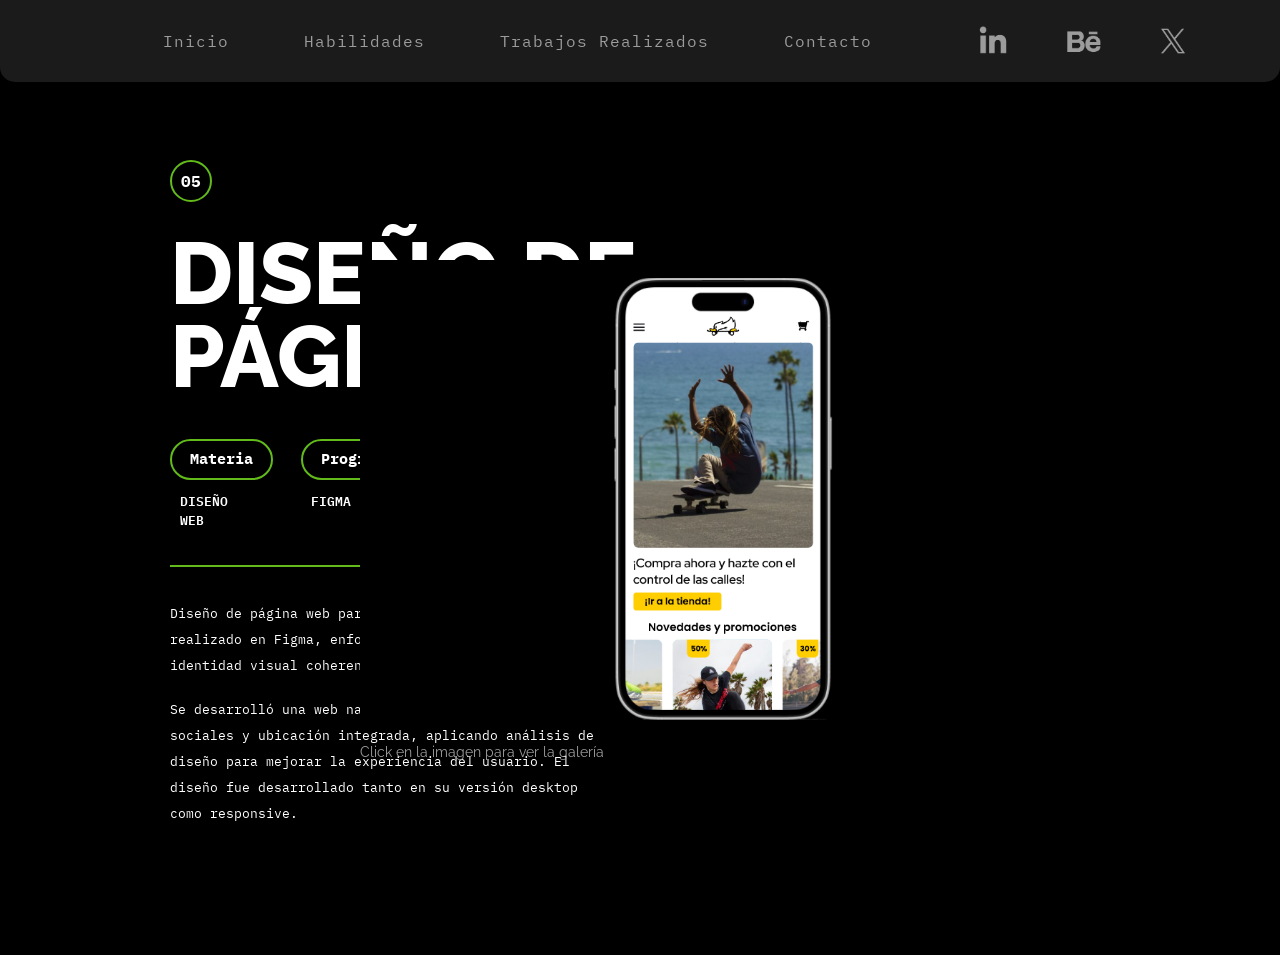
==== aplicacion.html @ c13f9216 "Add files via upload" ====
<!DOCTYPE html>
<html lang="en">

<head>
    <meta charset="UTF-8">
    <meta name="viewport" content="width=device-width, initial-scale=1.0">
    <title>Inicio portfolio</title>

    <link href="https://cdn.jsdelivr.net/npm/bootstrap@5.3.8/dist/css/bootstrap.min.css" rel="stylesheet"
        integrity="sha384-sRIl4kxILFvY47J16cr9ZwB07vP4J8+LH7qKQnuqkuIAvNWLzeN8tE5YBujZqJLB" crossorigin="anonymous">

    <link rel="preconnect" href="https://fonts.googleapis.com">
    <link rel="preconnect" href="https://fonts.gstatic.com" crossorigin>
    <link href="https://fonts.googleapis.com/css2?family=Raleway:ital,wght@0,800;1,800&display=swap" rel="stylesheet">
    <link rel="preconnect" href="https://fonts.googleapis.com">
    <link rel="preconnect" href="https://fonts.gstatic.com" crossorigin>
    <link href="https://fonts.googleapis.com/css2?family=IBM+Plex+Mono&display=swap" rel="stylesheet">


    <link rel="stylesheet" href="style.css">

</head>

<body class="trabajos">

    <!-- Barra de navegación Bootstrap -->

    <section class="presentación" id="inicio">

        <nav class="navbar navbar-expand-xl navbar-dark mi-nav-personalizada">
            <div class="container">

                <button class="navbar-toggler" type="button" data-bs-toggle="collapse" data-bs-target="#navbarNav">
                    <span class="navbar-toggler-icon"></span>
                </button>

                <div class="collapse navbar-collapse" id="navbarNav">
                    <ul class="navbar-nav mx-auto">
                        <li class="nav-item"><a class="nav-link" href="portfolio.html#inicio">Inicio</a></li>
                        <li class="nav-item"><a class="nav-link" href="portfolio.html#habilidades">Habilidades</a></li>
                        <li class="nav-item"><a class="nav-link" href="portfolio.html#trabajos">Trabajos realizados</a>
                        </li>
                        <li class="nav-item"><a class="nav-link" href="portfolio.html#contacto">Contacto</a></li>
                    </ul>

                    <div class="nav-social-icons d-flex">
                        <a href="https://www.linkedin.com/in/franco-fusco-sicardi-04a75636a/" target="_blank">
                            <img src="img/linkedin.png" alt="LinkedIn" class="icono-linkedin">
                        </a>
                        <a href="https://www.behance.net/francofuscos" target="_blank">
                            <img src="img/Behance.png" alt="Behance" class="icono-behance">
                        </a>
                        <a href="https://x.com/fraan_fusco" target="_blank">
                            <img src="img/Twitter.png" alt="Twitter" class="icono-twitter">
                        </a>
                    </div>
                </div>
            </div>
        </nav>

    </section>

    <!-- Inicio de página -->
    <main class="detalle-proyecto">
        <section class="contenido-proyecto">

            <span class="numero-proyectos">05</span>

            <h1 class="titulo-proyecto">
                DISEÑO DE
                <span>PÁGINA</span>
            </h1>

            <section class="datos-proyecto">
                <article class="dato">
                    <span class="etiqueta-dato">Materia</span>
                    <p class="texto-dato">
                        <span>DISEÑO</span>
                        <span>WEB</span>
                    </p>
                </article>

                <article class="dato">
                    <span class="etiqueta-dato">Programa</span>
                    <p class="texto-dato">
                        <span>FIGMA</span>
                    </p>
                </article>

                <article class="dato">
                    <span class="etiqueta-dato">Año</span>
                    <p class="texto-dato">
                        <span>2025</span>
                    </p>
                </article>
            </section>

            <span class="linea-detalle"></span>

            <section class="texto-proyecto">
                <p>
                    Diseño de página web para una tienda de skates realizado en Figma, enfocado en construir una
                    identidad visual coherente.
                </p>

                <p>
                    Se desarrolló una web navegable con acceso a redes sociales y ubicación integrada, aplicando
                    análisis de diseño para mejorar la experiencia del usuario. El diseño fue desarrollado tanto en su
                    versión desktop como responsive.
                </p>
            </section>

            <section class="vista-previa-proyecto">

                <button class="imagen-proyecto" type="button" data-bs-toggle="modal"
                    data-bs-target="#modalGaleriaSkate">
                    <img src="img/imagen-aplicación.png" alt="Proyecto Skate">
                </button>

                <p class="texto-galeria">
                    Click en la imagen para ver la galería
                </p>
            </section>

        </section>
    </main>

    <span class="linea-final"></span>

    <!-- Modal más carrusel -->

    <div class="modal fade" id="modalGaleriaSkate" tabindex="-1" aria-labelledby="modalGaleriaSkateLabel"
        aria-hidden="true">
        <div class="modal-dialog modal-xl modal-dialog-centered">
            <div class="modal-content">

                <div class="modal-body">
                    <div id="carouselSkate" class="carousel slide carousel-fade">

                        <div class="carousel-inner">
                            <div class="carousel-item active">
                                <img src="img/imagen-aplicación.png" class="d-block w-100" alt="Imagen Skate">
                            </div>
                        </div>
                    </div>
                </div>

            </div>
        </div>
    </div>

    <script src="https://cdn.jsdelivr.net/npm/bootstrap@5.3.8/dist/js/bootstrap.bundle.min.js"></script>

</body>

</html>
---- style.css ----
* {
    margin: 0;
    padding: 0;
    box-sizing: border-box;
}

/* CARÁTULA */

.caratula-portfolio {
    background-color: black;
}

.caratula {
    height: 100vh;
    display: flex;
    flex-direction: column;
    justify-content: center;
    align-items: center;
    padding: 20px;
}

.elementos {
    width: 100%;
    max-width: 1100px;
}

.marco {
    border: 2px dashed #62BA1B;
    padding: 100px 70px;
    position: relative;
    width: 100%;
}

.nombre {
    color: #62BA1B;
    margin-bottom: 20px;
    margin-left: 0;
    font-size: 20px;
    font-family: "IBM Plex Mono", monospace;
    font-weight: 400;
    font-style: normal;
}

.titulo {
    color: white;
    font-size: 165px;
    letter-spacing: 2px;
    line-height: 1;
    font-family: "Raleway", sans-serif;
    font-optical-sizing: auto;
    font-weight: 800;
    font-style: normal;
    text-align: left;
    width: 100%;
    word-wrap: break-word;
}

.año {
    color: #62BA1B;
    position: absolute;
    margin-bottom: 0;
    right: 90px;
    bottom: 35px;
    font-size: 20px;
    font-family: "IBM Plex Mono", monospace;
    font-weight: 400;
    font-style: normal;
}

/* Botones */

.btn.btn-outline-success {
    color: white;
    border-color: #62BA1B;
    font-family: "IBM Plex Mono", monospace;
    font-size: 14px;
    font-weight: 600;
    padding: 10px 24px;
    border-radius: 6px;
    margin-top: 50px;
    margin-left: 0px;
}

.btn.btn-primary {
    background-color: #62BA1B;
    border-color: #62BA1B;
    color: white;
    box-shadow: #62BA1B;
    font-family: "IBM Plex Mono", monospace;
    font-size: 15px;
    font-weight: 600;
    width: 100%;
    max-width: 420px;
    padding: 10px 24px;
    border-radius: 5px;
    display: block;
    margin: 50px auto 0;
}

.btn-primary-enviar {
    background-color: #62BA1B;
    border-color: #62BA1B;
    color: white;
    font-family: "Raleway", sans-serif;
}

/* Hover de botones */

.btn.btn-outline-success:hover {
    background-color: #62BA1B;
    color: black;
    border-color: #62BA1B;
}

.btn.btn-primary:hover {
    color: black;
    background-color: #4ea00b;
}

.btn-primary-enviar:hover {
    color: black;
    background-color: #4ea00b;
}


/* COMIENZO DE LA PÁGINA DE INICIO */

/* NAVBAR BOOTSTRAP */
.inicio {
    background-color: #E6E6E6;
    padding-top: 120px;
}

.mi-nav-personalizada {
    background-color: #1B1B1B !important;
    padding: 16px 0;
    display: flex;
    align-items: center;
    width: 100%;
    border-bottom-left-radius: 15px;
    border-bottom-right-radius: 15px;
    position: fixed;
    top: 0;
    left: 0;
    right: 0;
    z-index: 1000;
}

.mi-nav-personalizada .navbar-nav {
    margin-left: 5% !important;
}

.mi-nav-personalizada .nav-link {
    color: #9C9C9C !important;
    font-family: 'IBM Plex Mono', monospace;
    font-size: 16px;
    letter-spacing: 1px;
    padding: 0 25px !important;
    margin-inline: 0 25px;
    text-transform: capitalize;
}

.mi-nav-personalizada .nav-link:hover {
    color: #62BA1B !important;
}

.icono-linkedin {
    width: 50px;
    height: auto;
    margin-left: 20px;
}

.icono-behance {
    width: 50px;
    height: auto;
    margin-left: 40px;
}

.icono-twitter {
    width: 50px;
    height: auto;
    margin-left: 40px;
}

/* SOBRE MI */

.sobre-mi {
    min-height: calc(100vh - 100px);
    /* hace q reste altura del navbar que tengo */
    display: flex;
    align-items: center;
}

.contenido {
    width: 100%;
}

/* TEXTO SOBRE MI */


.titulo span {
    color: #62BA1B;
    display: block;
    font-family: "Raleway", sans-serif;
    font-weight: 800;
    font-size: 80px;
    line-height: 1.1;
}

.linea {
    display: block;
    width: 100%;
    max-width: 550px;
    height: 2px;
    background-color: #1B1B1B;
    margin: 20px 0 30px;
}

.descripción {
    font-family: "IBM Plex Mono", monospace;
    color: #1B1B1B;
    max-width: 400px;
    margin-bottom: 30px;
}

/* REDES SOCIALES */

.red {
    display: flex;
    align-items: center;
    margin-bottom: 15px;
}

.red img {
    width: 40px;
    margin-right: 15px;
}

.red span {
    font-family: "IBM Plex Mono", monospace;
    color: #1B1B1B;
}

/* FOTO */

.circulo {
    width: 500px;
    height: 500px;
    border: 4px solid #62BA1B;
    border-radius: 50%;
    display: flex;
    align-items: center;
    justify-content: center;
    margin-left: auto;
    margin-right: 0;
    overflow: hidden;
}

.foto {
    width: 100%;
    height: 100%;
    object-fit: cover;
}

/* HABILIDADES */

.habilidades {
    text-align: center;
    margin: 100px 0;
}

.linea-gruesa {
    display: block;
    width: 100%;
    height: 6px;
    background-color: #62BA1B;
}

.titulo-separatorios {
    font-family: "Raleway", sans-serif;
    font-weight: 800;
    font-size: clamp(40px, 8vw, 100px);
    margin: 40px 0 10px;
}

.linea-fina {
    display: block;
    width: 280px;
    height: 6px;
    background-color: #62BA1B;
    margin: 12px auto 40px;
}

/* PROGRAMAS */

.habilidades-programa {
    padding: 35px 0 70px;
}

.programas {
    display: grid;
    grid-template-columns: repeat(2, 1fr);
    gap: 55px 130px;
    max-width: 850px;
    margin-left: 90px;
    margin-bottom: 120px;
}

.programa {
    display: flex;
    align-items: center;
    gap: 22px;
}

.icono-programa {
    width: 86px;
    height: 86px;
    object-fit: contain;
}

.info-programa {
    display: flex;
    flex-direction: column;
}

.nombre-programa {
    font-family: "IBM Plex Mono", monospace;
    font-size: 22px;
    font-weight: 700;
    color: #1B1B1B;
    margin: 0 0 8px 0;
}

.nivel {
    display: flex;
    align-items: center;
    gap: 4px;
    margin-bottom: 12px;
}

.punto {
    width: 13px;
    height: 13px;
    border: 1.5px solid #62BA1B;
    border-radius: 50%;
    display: inline-block;
    background-color: transparent;
}

.punto-activo {
    width: 13px;
    height: 13px;
    border: 1.5px solid #62BA1B;
    border-radius: 50%;
    display: inline-block;
    background-color: #62BA1B;
}

.linea-programa {
    width: 62px;
    height: 2px;
    background-color: #62BA1B;
}

.habilidades-personales {
    max-width: 850px;
    margin-left: 90px;
    display: flex;
    flex-wrap: wrap;
    gap: 20px 24px;
}

.etiqueta-habilidad {
    border: 2px solid #62BA1B;
    border-radius: 999px;
    padding: 8px 18px;
    font-family: "IBM Plex Mono", monospace;
    font-size: 17px;
    font-weight: 700;
    font-style: italic;
    color: #1B1B1B;
    line-height: 1;
}

/* PROYECTOS */

.proyectos-galeria {
    padding: 55px 0 170px;
}

.galeria-proyectos {
    position: relative;
    width: 627px;
    height: 420px;
    margin: 0 auto;
    transform: scale(1.8);
    transform-origin: top center;
}

/* cajas grales */

.proyecto {
    position: absolute;
    display: block;
    overflow: hidden;
    background-color: #d9d9d9;
    text-decoration: none;
    box-shadow: 0 8px 18px rgba(0, 0, 0, 0.315);
    transition: transform 0.3s ease, box-shadow 0.3s ease;
}

/* imagenes */

.imagen-proyecto {
    width: 100%;
    height: 100%;
    object-fit: cover;
    display: block;
    transition: filter 0.3s ease;
}

.proyecto .card {
    width: 100%;
    height: 100%;
    border: none;
    border-radius: 0 !important;
    overflow: hidden;
    background-color: transparent !important;
}

.proyecto .card-img {
    width: 100%;
    height: 100%;
    object-fit: cover;
}

.proyecto .card-img-overlay {
    padding: 0;
    position: absolute;
}

.ver-proyecto {
    position: absolute;
    right: 6px;
    bottom: 6px;
    background-color: #62BA1B;
    color: white;
    font-family: "IBM Plex Mono", monospace;
    font-size: 8px;
    font-weight: 600;
    padding: 3px 6px;
    border-radius: 3px;
}

.proyecto:hover .ver-proyecto {
    opacity: 1;
    transform: translateY(0);
}

.proyecto:hover .imagen-proyecto {
    filter: brightness(0.75);
}

/* númeritos verdes */

.numero-proyecto {
    position: absolute;
    top: 8px;
    left: 8px;
    width: 18px;
    height: 18px;
    background-color: #62BA1B;
    color: white;
    border-radius: 50%;
    font-family: "Raleway", sans-serif;
    font-size: 11px;
    font-weight: 800;
    display: flex;
    align-items: center;
    justify-content: center;
    z-index: 2;
}

/* posiciones de las imagenes */

.proyecto-up {
    top: 0;
    left: 0;
    width: 188px;
    height: 122px;
}

.proyecto-bosterosoy {
    top: 134px;
    left: 0;
    width: 188px;
    height: 122px;
}

.proyecto-película {
    top: 67px;
    left: 200px;
    width: 123px;
    height: 189px;
}

.proyecto-trueno {
    top: 0;
    left: 335px;
    width: 292px;
    height: 122px;
}

.proyecto-aplicación {
    top: 134px;
    left: 335px;
    width: 140px;
    height: 189px;
}

.proyecto-burbuja {
    top: 134px;
    left: 487px;
    width: 140px;
    height: 122px;
}

/* SEPARACIÓN CONTACTO */

.separacion-contacto {
    height: 140px;
    background-color: #E6E6E6;
}

/* Contacto */

.contacto {
    background-color: black;
    padding: 90px 0 120px;
}

.container-contacto {
    max-width: 650px;
    margin: 0 auto;
    text-align: center;
    padding: 0 20px;
}

.titulo-contacto {
    display: inline-block;
    border: 2px solid #62BA1B;
    border-radius: 999px;
    padding: 16px 36px;
    margin-bottom: 70px;
    color: #62BA1B;
    font-family: "Raleway", sans-serif;
    font-weight: 800;
    font-size: 22px;
}

/* Formulario contacto */

.formulario-contacto {
    display: flex;
    flex-direction: column;
    gap: 35px;
    align-items: center;
}

.campo {
    width: 100%;
    background-color: #E6E6E6;
    border: 1px solid transparent !important;
    border-radius: 0;
    font-family: "Raleway", sans-serif;
    font-size: 14px;
    font-weight: 800;
    color: #1B1B1B;
    padding: 10px 14px;
}

.mensaje {
    height: 150px;
    resize: none;
}

.form-control:focus {
    border-color: transparent !important;
    box-shadow: 0 0 12px rgba(115, 255, 0, 0.89);
    background-color: #E6E6E6;
    color: #1B1B1B;
    outline: none;
}

.modal-content{
    border-radius: 20px;

}

/* Segundo Modal mensaje enviado éxito - contacto */

.titulo-exito{
    font-family: "Raleway", sans-serif;
    font-weight: 800; 
    font-size: 26px;
    margin-bottom: 10px;
}

.texto-exito{
    font-family: "IBM Plex Mono", monospace;
    font-weight: 700; 
    font-size: 14px;
    margin-bottom: 25px;
}

/* Botón cerrar segundo modal - contacto */

.btn-exito{
    background-color: #62BA1B;
    color: white;
    border: none;
    padding: 8px 20px;
    font-family: "Raleway", sans-serif;
    font-weight: 700;
    border-radius: 6px;
    transition: 0.3s;
}

.btn-exito:hover{
    background-color: #4ea014; 
}

#exitoModal .modal-body{
    padding: 35px 40px !important;
}
/* Página habitación UP */

.trabajos {
    background-color: black;
}

.detalle-proyecto {
    position: relative;
    padding-top: 160px;
    padding-bottom: 110px;
    min-height: 100vh;
}

.contenido-proyecto {
    width: 100%;
    max-width: 820px;
    margin-left: 170px;
}

.numero-proyectos {
    width: 42px;
    height: 42px;
    border: 2px solid #62BA1B;
    border-radius: 50%;
    color: white;
    font-family: "IBM Plex Mono", monospace;
    font-size: 16px;
    font-weight: 700;
    display: flex;
    align-items: center;
    justify-content: center;
    margin-bottom: 30px;
}

.titulo-proyecto {
    color: white;
    font-family: "Raleway", sans-serif;
    font-size: 88px;
    font-weight: 800;
    line-height: 0.94;
    margin-bottom: 42px;
}

.titulo-proyecto span {
    display: block;

}

.datos-proyecto {
    display: flex;
    gap: 28px;
    margin-bottom: 34px;
}

.dato {
    min-width: 95px;
}

.etiqueta-dato {
    display: inline-block;
    padding: 7px 18px;
    border: 2px solid #62BA1B;
    border-radius: 999px;
    color: white;
    font-family: "IBM Plex Mono", monospace;
    font-size: 15px;
    font-weight: 700;
    margin-bottom: 12px;
}

.texto-dato {
    color: white;
    font-family: "IBM Plex Mono", monospace;
    font-size: 13px;
    font-weight: 600;
    line-height: 1.5;
    margin: 0;
    padding-left: 10px;
}

.texto-dato span {
    display: block;
}

.linea-detalle {
    display: block;
    width: 100%;
    max-width: 430px;
    height: 2px;
    background-color: #62BA1B;
    margin: 34px 0 34px;
}

.texto-proyecto p {
    color: white;
    font-family: "IBM Plex Mono", monospace;
    font-size: 13px;
    line-height: 2;
    margin-bottom: 18px;
    max-width: 430px;
}

/* Imagen vista previa Up */

.vista-previa-proyecto {
    position: absolute;
    top: 260px;
    right: 200px;
    width: 100%;
    max-width: 720px;
}

.imagen-proyecto {
    background-color: black;
    border: none;
    padding: 0;
    cursor: pointer;
}

.imagen-proyecto img {
    width: 100%;
    max-width: 920px;
    border-radius: 28px;
    display: block;
    background-color: black;
}

/* Imagen se agranda */

.imagen-proyecto:hover img {
    transform: scale(1.02);
    filter: brightness(0.85);
}

/* texto debajo de imagen */

.texto-galeria {
    margin-top: 14px;
    font-family: "Raleway", sans-serif;
    font-size: 14px;
    color: #9C9C9C;
}

/* modal fondo oscuro */

.modal-backdrop.show {
    opacity: 0.9;
    background-color: black;
}

.modal-header {
    border: none;
    padding-bottom: 0;
}

.modal-title {
    color: rgb(0, 0, 0);
    font-family: "Raleway" sans-serif;
    font-weight: 700;
}

.btn-close {
    filter: invert(1);
}

/* body del modal */

.modal-body {
    padding: 0;
}

/* imagenes del carrusel más grande */

.carousel-item img {
    width: 100%;
    height: 80vh;
    object-fit: cover;
}

/* ///RESPONSIVE/// */

/* CARÁTULA */

@media (width < 1000px) {

    /* Tablets / pantallas medianas */
    .elementos {
        max-width: 850px;
    }

    .marco {
        padding: 80px 50px;
    }

    .titulo {
        font-size: 110px;
    }

    .nombre {
        font-size: 18px;
    }

    .año {
        right: 60px;
        bottom: 30px;
        font-size: 18px;
    }
}

@media (width < 768px) {

    /* Tablets chicas */
    .caratula {
        padding: 25px;
    }

    .marco {
        padding: 60px 30px;
    }

    .titulo {
        font-size: 70px;
        letter-spacing: 1px;
    }

    .nombre {
        font-size: 15px;
        margin-bottom: 15px;
    }

    .año {
        right: 35px;
        bottom: 22px;
        font-size: 15px;
    }

    .btn.btn-outline-success {
        font-size: 13px;
        padding: 9px 20px;
        margin-top: 35px;
    }
}

@media (width < 480px) {

    /* Celulares */
    .marco {
        padding: 48px 12px;
    }

    .titulo {
        font-size: 48px;
        letter-spacing: 4;
    }

    .nombre {
        font-size: 13px;
    }

    .año {
        right: 25px;
        bottom: 18px;
        font-size: 13px;
    }

    .btn.btn-outline-success {
        font-size: 12px;
        padding: 8px 18px;
        margin-top: 28px;
    }
}

/* RESPONSIVE SOBRE MI */

@media (width < 1000px) {
    .inicio {
        padding-top: 100px;
    }

    .sobre-mi {
        min-height: auto;
        padding: 80px 0;
    }

    .titulo span {
        font-size: 65px;
    }

    .linea {
        max-width: 450px;
    }

    .descripción {
        max-width: 450px;
    }

    .circulo {
        width: 400px;
        height: 400px;
        margin-left: auto;
        margin-right: auto;
    }
}

@media (width < 768px) {
    .inicio {
        padding-top: 90px;
    }

    .sobre-mi {
        padding: 60px 0;
        text-align: left;
    }

    .bloque-texto {
        margin-bottom: 50px;
    }

    .titulo span {
        font-size: 48px;
    }

    .linea {
        max-width: 100%;
        margin: 18px 0 25px;
    }

    .descripción {
        max-width: 100%;
        font-size: 14px;
    }

    .red img {
        width: 34px;
    }

    .red span {
        font-size: 14px;
    }

    .circulo {
        width: 300px;
        height: 300px;
        margin-left: auto;
        margin-right: auto;
    }
}

@media (width < 480px) {
    .sobre-mi {
        padding: 45px 0;
    }

    .titulo span {
        font-size: 38px;
    }

    .descripción {
        font-size: 12px;
        line-height: 1.7;
    }

    .circulo {
        width: 240px;
        height: 240px;
    }
}

/* RESPONSIVE NAVBAR  */

@media (width < 1200px) {
    .mi-nav-personalizada {
        padding: 12px 0;
    }

    .mi-nav-personalizada .navbar-collapse {
        text-align: center;
        padding: 25px 0 20px;
    }

    .mi-nav-personalizada .navbar-nav {
        margin-left: 0 !important;
        align-items: center;
    }

    .mi-nav-personalizada .nav-link {
        font-size: 17px;
        padding: 8px 0 !important;
        margin-inline: 0;
    }

    .nav-social-icons {
        justify-content: center;
        margin-top: 20px;
        gap: 35px;
    }

    .icono-linkedin,
    .icono-behance,
    .icono-twitter {
        width: 38px;
        margin-left: 0;
    }

    .sobre-mi {
        padding-top: 100x;
    }
}

/* RESPONSIVE HABILIDADES */

@media (width < 1000px) {
    .habilidades {
        margin: 80px 0;
    }

    .titulo-separatorios {
        font-size: 75px;
    }

    .programas {
        max-width: 700px;
        margin: 0 auto 90px;
        gap: 45px 90px;
    }

    .icono-programa {
        width: 72px;
        height: 72px;
    }

    .nombre-programa {
        font-size: 18px;
    }

    .punto,
    .punto-activo {
        width: 11px;
        height: 11px;
    }

    .habilidades-personales {
        max-width: 700px;
        margin: 0 auto;
        justify-content: center;
    }
}

@media (width < 768px) {
    .habilidades {
        margin: 65px 0;
    }

    .titulo-separatorios {
        font-size: 55px;
    }

    .linea-fina {
        width: 220px;
    }

    .habilidades-programa {
        padding: 30px 0 60px;
    }

    .programas {
        grid-template-columns: repeat(2, 1fr);
        max-width: 430px;
        margin: 0 auto 70px;
        gap: 38px 35px;
    }

    .programa {
        gap: 12px;
    }

    .icono-programa {
        width: 48px;
        height: 48px;
    }

    .nombre-programa {
        font-size: 14px;
        margin-bottom: 5px;
    }

    .nivel {
        gap: 3px;
        margin-bottom: 8px;
    }

    .punto,
    .punto-activo {
        width: 8px;
        height: 8px;
    }

    .habilidades-personales {
        max-width: 430px;
        margin: 0 auto;
        justify-content: center;
        gap: 16px 14px;
    }

    .etiqueta-habilidad {
        font-size: 13px;
        padding: 7px 12px;
    }
}

@media (width < 480px) {
    .titulo-separatorios {
        font-size: 42px;
    }

    .linea-fina {
        width: 170px;
        height: 5px;
    }

    .programas {
        max-width: 340px;
        gap: 34px 22px;
    }

    .programa {
        gap: 9px;
    }

    .icono-programa {
        width: 42px;
        height: 42px;
    }

    .nombre-programa {
        font-size: 12px;
    }

    .punto,
    .punto-activo {
        width: 7px;
        height: 7px;
    }

    .linea-programa {
        width: 36px;
    }

    .habilidades-personales {
        max-width: 330px;
        gap: 14px 10px;
    }

    .etiqueta-habilidad {
        font-size: 11px;
        padding: 6px 10px;
    }
}

/* RESPONSIVE PROYECTOS */

@media (width < 1000px) {
    .proyectos-galeria {
        padding: 50px 0 90px;
    }

    .galeria-proyectos {
        display: grid;
        grid-template-columns: repeat(2, 1fr);
        gap: 20px;
        width: 100%;
        max-width: 560px;
        height: auto;
        margin: 0 auto;
        transform: none;
        position: static;
    }

    .proyecto,
    .proyecto-up,
    .proyecto-bosterosoy,
    .proyecto-película,
    .proyecto-trueno,
    .proyecto-aplicación,
    .proyecto-burbuja {
        position: relative;
        top: auto;
        left: auto;
        width: 100%;
        height: 200px;
    }

    .imagen-proyecto {
        width: 100%;
        height: 100%;
        object-fit: cover;
    }

    .separacion-contacto {
        height: 100px;
    }

    .numero-proyecto {
        width: 30px;
        height: 30px;
        font-size: 18px;
    }

    .separacion-contacto {
        height: 100px;
    }
}

@media (width < 768px) {
    .proyectos-galeria {
        padding: 45px 0 80px;
    }

    .galeria-proyectos {
        display: grid;
        grid-template-columns: repeat(2, 1fr);
        gap: 18px;
        width: 100%;
        max-width: 430px;
        height: auto;
        margin: 0 auto;
        transform: none;
        position: static;
    }

    .proyecto,
    .proyecto-up,
    .proyecto-bosterosoy,
    .proyecto-película,
    .proyecto-trueno,
    .proyecto-aplicación,
    .proyecto-burbuja {
        position: relative;
        top: auto;
        left: auto;
        width: 100%;
        height: 170px;
    }

    .imagen-proyecto {
        width: 100%;
        height: 100%;
        object-fit: cover;
    }

    .numero-proyecto {
        width: 24px;
        height: 24px;
        font-size: 12px;
    }

    .separacion-contacto {
        height: 70px;
    }
}

@media (width < 480px) {
    .proyectos-galeria {
        padding: 40px 0 65px;
    }

    .galeria-proyectos {
        max-width: 340px;
        gap: 14px;
    }

    .proyecto,
    .proyecto-up,
    .proyecto-bosterosoy,
    .proyecto-película,
    .proyecto-trueno,
    .proyecto-aplicación,
    .proyecto-burbuja {
        height: 145px;
    }

    .numero-proyecto {
        width: 22px;
        height: 22px;
        font-size: 11px;
        top: 7px;
        left: 7px;
    }

    .separacion-contacto {
        height: 55px;
    }
}

@media (width < 768px) {
    .container {
        padding-left: 22px;
        padding-right: 22px;
    }
}

/* RESPONSIVE PÁGINA PROYECTOS UP / TRUENO / ETC. */

@media (max-width: 1000px) {

    .contenido-proyecto {
        margin-left: 80px;
        max-width: 600px;
    }

    .titulo-proyecto {
        font-size: 65px;
    }

    .vista-previa-proyecto {
        top: 220px;
        right: 80px;
        max-width: 500px;
    }

}

@media (max-width: 768px) {

    .contenido-proyecto {
        margin: 0 auto;
        padding: 0 20px;
        max-width: 100%;
    }

    .titulo-proyecto {
        font-size: 48px;
        text-align: left;
    }

    .datos-proyecto {
        justify-content: flex-start;
        flex-wrap: wrap;
    }

    .texto-proyecto p {
        max-width: 100%;
        text-align: justify;
    }

    .linea-detalle {
        margin: 25px 0;
    }

    .vista-previa-proyecto {
        position: static;
        margin-top: 40px;
        max-width: 100%;
    }

    .imagen-proyecto img {
        border-radius: 20px;
    }

    .texto-galeria {
        text-align: center;
    }

        .modal-dialog{
        margin: 20px;
    }

    .carousel-item img{
        height: auto;
        max-height: 75vh;
        object-fit: contain;
        background-color: black;
    }

    .carousel-inner{
        border-radius: 12px;
    }

}

@media (max-width: 480px) {

    .titulo-proyecto {
        font-size: 36px;
    }

    .numero-proyectos {
        width: 32px;
        height: 32px;
        font-size: 13px;
    }

    .etiqueta-dato {
        font-size: 12px;
        padding: 5px 12px;
    }

    .texto-dato {
        font-size: 11px;
    }

    .modal-dialog{
        margin: 12px;
    }

    .carousel-item img{
        max-height: 70vh;
    }

}
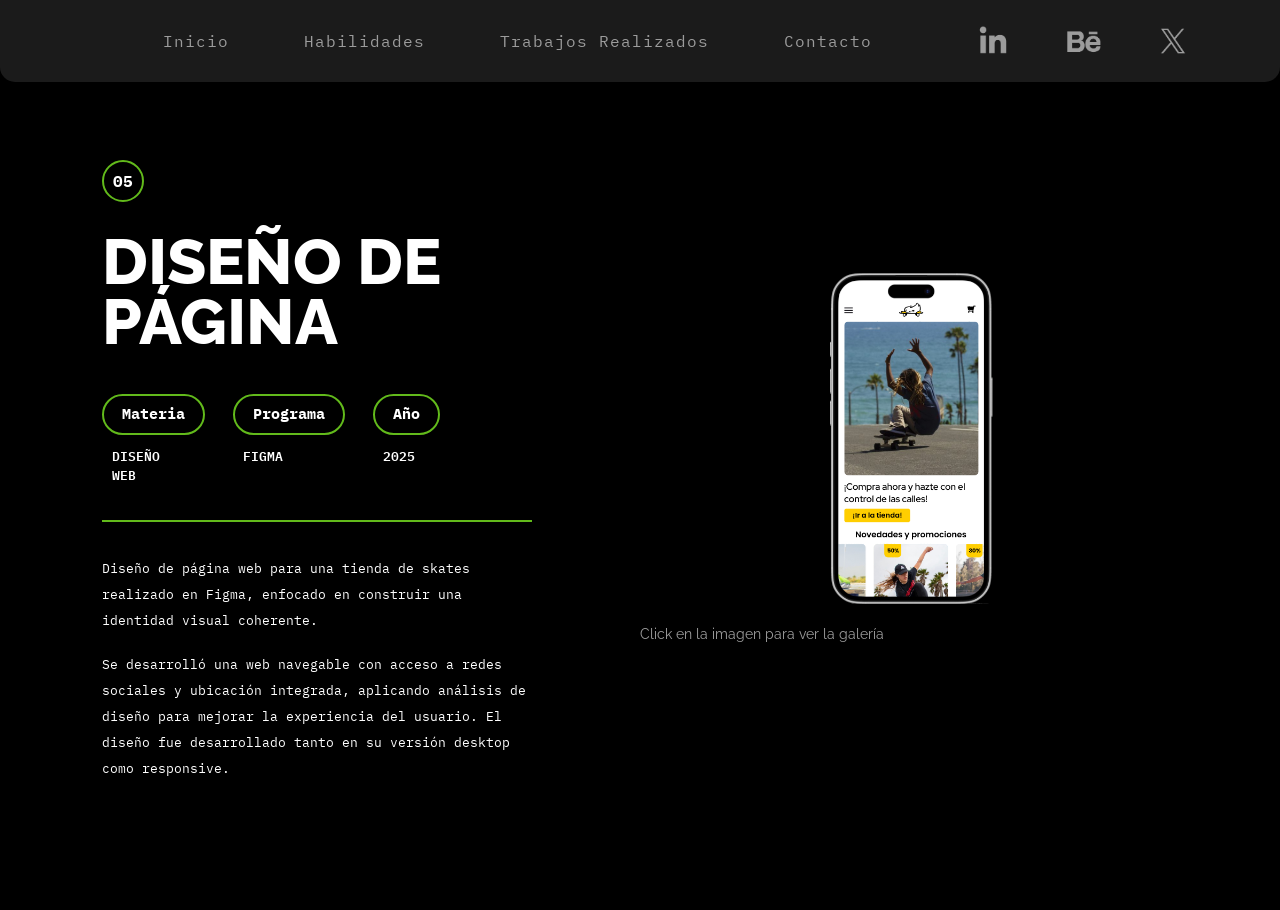
==== commit 1c4babd8: "Add files via upload" ====
--- a/aplicacion.html
+++ b/aplicacion.html
@@ -129,28 +129,76 @@
 
     <!-- Modal más carrusel -->
 
-    <div class="modal fade" id="modalGaleriaSkate" tabindex="-1" aria-labelledby="modalGaleriaSkateLabel"
-        aria-hidden="true">
+    <div class="modal fade" id="modalGaleriaSkate" tabindex="-1">
         <div class="modal-dialog modal-xl modal-dialog-centered">
             <div class="modal-content">
-
+    
                 <div class="modal-body">
                     <div id="carouselSkate" class="carousel slide carousel-fade">
-
+    
                         <div class="carousel-inner">
+    
+                            <!-- Imagen -->
                             <div class="carousel-item active">
                                 <img src="img/imagen-aplicación.png" class="d-block w-100" alt="Imagen Skate">
                             </div>
+    
+                            <!-- Figma -->
+                            <div class="carousel-item">
+                                <iframe
+                                    class="iframe-figma-modelado"
+                                    width="100%"
+                                    height="600"
+                                    data-src="https://embed.figma.com/proto/RRy0LffNWIy91ucavyPCIb/skateboard-web?scaling=scale-down&content-scaling=fixed&page-id=0%3A1&node-id=2-24&starting-point-node-id=2%3A24&embed-host=share"
+                                    title="Frame de Figma Skateboard"
+                                    allowfullscreen>
+                                </iframe>
+                            </div>
+    
                         </div>
+    
+                        <!-- BOTONES -->
+                        <button class="carousel-control-prev" type="button" data-bs-target="#carouselSkate" data-bs-slide="prev">
+                            <span class="carousel-control-prev-icon"></span>
+                        </button>
+    
+                        <button class="carousel-control-next" type="button" data-bs-target="#carouselSkate" data-bs-slide="next">
+                            <span class="carousel-control-next-icon"></span>
+                        </button>
+    
                     </div>
                 </div>
-
+    
             </div>
         </div>
     </div>
 
     <script src="https://cdn.jsdelivr.net/npm/bootstrap@5.3.8/dist/js/bootstrap.bundle.min.js"></script>
 
+    <script>
+        function cargarIframeVisible(slide) {
+            const iframe = slide.querySelector(".iframe-figma-modelado[data-src]");
+        
+            if (iframe && !iframe.getAttribute("src")) {
+                iframe.setAttribute("src", iframe.dataset.src);
+            }
+        }
+        
+        const carouselSkate = document.getElementById("carouselSkate");
+        
+        if (carouselSkate) {
+            const slideActivo = carouselSkate.querySelector(".carousel-item.active");
+        
+            if (slideActivo) {
+                cargarIframeVisible(slideActivo);
+            }
+        
+            carouselSkate.addEventListener("slid.bs.carousel", function (event) {
+                cargarIframeVisible(event.relatedTarget);
+            });
+        }
+        </script>
+
 </body>
 
 </html>
--- a/style.css
+++ b/style.css
@@ -25,11 +25,47 @@
 }
 
 .marco {
-    border: 2px dashed #62BA1B;
     padding: 100px 70px;
     position: relative;
     width: 100%;
 }
+
+/* ANIMACIÓN DE LINEA PUNTEADA */
+
+.marco::before{
+    content: "";
+    position: absolute;
+    inset: 0;
+    pointer-events: none;
+
+    background:
+        repeating-linear-gradient(90deg, #62BA1B 0 8px, transparent 8px 16px) top left / 100% 2px no-repeat,
+        repeating-linear-gradient(90deg, #62BA1B 0 8px, transparent 8px 16px) bottom left / 100% 2px no-repeat,
+        repeating-linear-gradient(0deg, #62BA1B 0 8px, transparent 8px 16px) left top / 2px 100% no-repeat,
+        repeating-linear-gradient(0deg, #62BA1B 0 8px, transparent 8px 16px) right top / 2px 100% no-repeat;
+
+    animation: mover-punteado 0.8s linear infinite;
+}
+
+@keyframes mover-punteado{
+    from{
+        background-position:
+            0 0,
+            0 100%,
+            0 0,
+            100% 0;
+    }
+
+    to{
+        background-position:
+            -16px 0,
+            16px 100%,
+            0 16px,
+            100% -16px;
+    }
+}
+
+/* ///////////////////////////////////////////////////   */
 
 .nombre {
     color: #62BA1B;
@@ -592,30 +628,30 @@
     outline: none;
 }
 
-.modal-content{
+.modal-content {
     border-radius: 20px;
 
 }
 
 /* Segundo Modal mensaje enviado éxito - contacto */
 
-.titulo-exito{
+.titulo-exito {
     font-family: "Raleway", sans-serif;
-    font-weight: 800; 
+    font-weight: 800;
     font-size: 26px;
     margin-bottom: 10px;
 }
 
-.texto-exito{
+.texto-exito {
     font-family: "IBM Plex Mono", monospace;
-    font-weight: 700; 
+    font-weight: 700;
     font-size: 14px;
     margin-bottom: 25px;
 }
 
 /* Botón cerrar segundo modal - contacto */
 
-.btn-exito{
+.btn-exito {
     background-color: #62BA1B;
     color: white;
     border: none;
@@ -626,13 +662,14 @@
     transition: 0.3s;
 }
 
-.btn-exito:hover{
-    background-color: #4ea014; 
-}
-
-#exitoModal .modal-body{
+.btn-exito:hover {
+    background-color: #4ea014;
+}
+
+#exitoModal .modal-body {
     padding: 35px 40px !important;
 }
+
 /* Página habitación UP */
 
 .trabajos {
@@ -648,8 +685,8 @@
 
 .contenido-proyecto {
     width: 100%;
-    max-width: 820px;
-    margin-left: 170px;
+    max-width: 500px;
+    margin-left: clamp(40px, 8vw, 170px);
 }
 
 .numero-proyectos {
@@ -670,7 +707,7 @@
 .titulo-proyecto {
     color: white;
     font-family: "Raleway", sans-serif;
-    font-size: 88px;
+    font-size: clamp(56px, 5vw, 88px);
     font-weight: 800;
     line-height: 0.94;
     margin-bottom: 42px;
@@ -740,9 +777,8 @@
 .vista-previa-proyecto {
     position: absolute;
     top: 260px;
-    right: 200px;
-    width: 100%;
-    max-width: 720px;
+    right: clamp(40px, 8vw, 200px);
+    width: min(42vw, 720px);
 }
 
 .imagen-proyecto {
@@ -750,11 +786,12 @@
     border: none;
     padding: 0;
     cursor: pointer;
+    width: 100%;
 }
 
 .imagen-proyecto img {
     width: 100%;
-    max-width: 920px;
+    max-width: 100%;
     border-radius: 28px;
     display: block;
     background-color: black;
@@ -810,6 +847,15 @@
     width: 100%;
     height: 80vh;
     object-fit: cover;
+}
+
+/* Script de Figma dentro del carrusel */
+
+.iframe-figma-modelado {
+    width: 100%;
+    height: 80vh;
+    border: none;
+    border-radius: 20px;
 }
 
 /* ///RESPONSIVE/// */
@@ -1338,34 +1384,48 @@
 
 @media (max-width: 1000px) {
 
+    .detalle-proyecto {
+        padding: 140px 0 90px;
+    }
+
     .contenido-proyecto {
-        margin-left: 80px;
-        max-width: 600px;
+        margin: 0 auto;
+        padding: 0 40px;
+        max-width: 720px;
     }
 
     .titulo-proyecto {
         font-size: 65px;
+        text-align: left;
     }
 
     .vista-previa-proyecto {
-        top: 220px;
-        right: 80px;
-        max-width: 500px;
-    }
-
+        position: static;
+        width: 100%;
+        max-width: 620px;
+        margin-top: 45px;
+    }
+
+    .imagen-proyecto {
+        width: 100%;
+        display: block;
+    }
+
+    .imagen-proyecto img {
+        width: 100%;
+        max-width: 100%;
+    }
 }
 
 @media (max-width: 768px) {
 
     .contenido-proyecto {
-        margin: 0 auto;
-        padding: 0 20px;
+        padding: 0 25px;
         max-width: 100%;
     }
 
     .titulo-proyecto {
         font-size: 48px;
-        text-align: left;
     }
 
     .datos-proyecto {
@@ -1383,9 +1443,8 @@
     }
 
     .vista-previa-proyecto {
-        position: static;
+        max-width: 100%;
         margin-top: 40px;
-        max-width: 100%;
     }
 
     .imagen-proyecto img {
@@ -1396,24 +1455,27 @@
         text-align: center;
     }
 
-        .modal-dialog{
+    .modal-dialog {
         margin: 20px;
     }
 
-    .carousel-item img{
+    .carousel-item img {
         height: auto;
         max-height: 75vh;
         object-fit: contain;
         background-color: black;
     }
 
-    .carousel-inner{
+    .carousel-inner {
         border-radius: 12px;
     }
-
 }
 
 @media (max-width: 480px) {
+
+    .contenido-proyecto {
+        padding: 0 20px;
+    }
 
     .titulo-proyecto {
         font-size: 36px;
@@ -1434,12 +1496,16 @@
         font-size: 11px;
     }
 
-    .modal-dialog{
+    .vista-previa-proyecto {
+        width: 100%;
+        max-width: 100%;
+    }
+
+    .modal-dialog {
         margin: 12px;
     }
 
-    .carousel-item img{
+    .carousel-item img {
         max-height: 70vh;
     }
-
 }
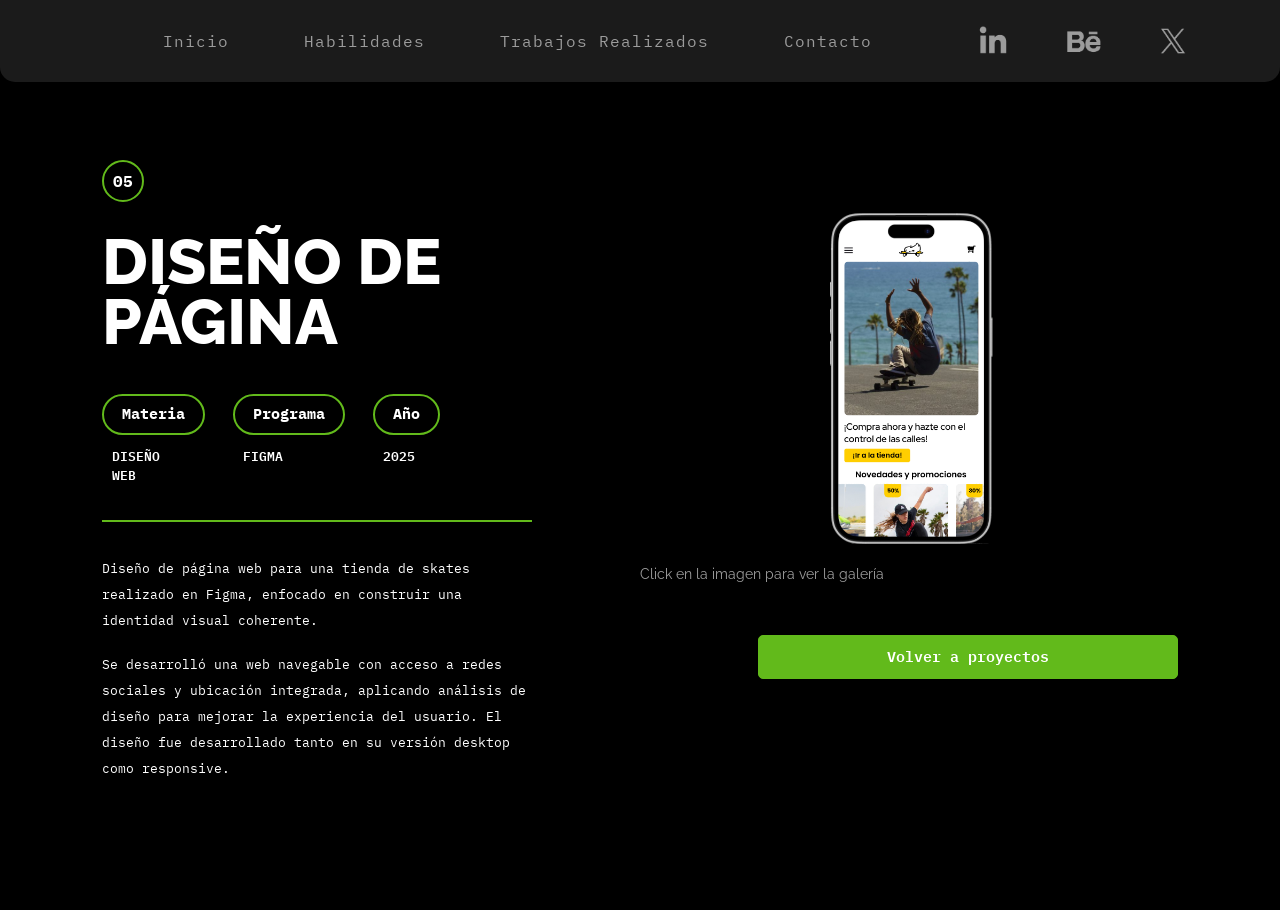
==== commit 64480aa7: "Add files via upload" ====
--- a/aplicacion.html
+++ b/aplicacion.html
@@ -120,6 +120,12 @@
                 <p class="texto-galeria">
                     Click en la imagen para ver la galería
                 </p>
+
+                <a href="portfolio.html#trabajos" class="btn btn-primary boton-volver-proyectos">
+                    Volver a proyectos
+                </a>
+
+
             </section>
 
         </section>
@@ -132,43 +138,41 @@
     <div class="modal fade" id="modalGaleriaSkate" tabindex="-1">
         <div class="modal-dialog modal-xl modal-dialog-centered">
             <div class="modal-content">
-    
+
                 <div class="modal-body">
                     <div id="carouselSkate" class="carousel slide carousel-fade">
-    
+
                         <div class="carousel-inner">
-    
+
                             <!-- Imagen -->
                             <div class="carousel-item active">
                                 <img src="img/imagen-aplicación.png" class="d-block w-100" alt="Imagen Skate">
                             </div>
-    
+
                             <!-- Figma -->
                             <div class="carousel-item">
-                                <iframe
-                                    class="iframe-figma-modelado"
-                                    width="100%"
-                                    height="600"
+                                <iframe class="iframe-figma-modelado" width="100%" height="600"
                                     data-src="https://embed.figma.com/proto/RRy0LffNWIy91ucavyPCIb/skateboard-web?scaling=scale-down&content-scaling=fixed&page-id=0%3A1&node-id=2-24&starting-point-node-id=2%3A24&embed-host=share"
-                                    title="Frame de Figma Skateboard"
-                                    allowfullscreen>
+                                    title="Frame de Figma Skateboard" allowfullscreen>
                                 </iframe>
                             </div>
-    
+
                         </div>
-    
+
                         <!-- BOTONES -->
-                        <button class="carousel-control-prev" type="button" data-bs-target="#carouselSkate" data-bs-slide="prev">
+                        <button class="carousel-control-prev" type="button" data-bs-target="#carouselSkate"
+                            data-bs-slide="prev">
                             <span class="carousel-control-prev-icon"></span>
                         </button>
-    
-                        <button class="carousel-control-next" type="button" data-bs-target="#carouselSkate" data-bs-slide="next">
+
+                        <button class="carousel-control-next" type="button" data-bs-target="#carouselSkate"
+                            data-bs-slide="next">
                             <span class="carousel-control-next-icon"></span>
                         </button>
-    
+
                     </div>
                 </div>
-    
+
             </div>
         </div>
     </div>
@@ -178,26 +182,26 @@
     <script>
         function cargarIframeVisible(slide) {
             const iframe = slide.querySelector(".iframe-figma-modelado[data-src]");
-        
+
             if (iframe && !iframe.getAttribute("src")) {
                 iframe.setAttribute("src", iframe.dataset.src);
             }
         }
-        
+
         const carouselSkate = document.getElementById("carouselSkate");
-        
+
         if (carouselSkate) {
             const slideActivo = carouselSkate.querySelector(".carousel-item.active");
-        
+
             if (slideActivo) {
                 cargarIframeVisible(slideActivo);
             }
-        
+
             carouselSkate.addEventListener("slid.bs.carousel", function (event) {
                 cargarIframeVisible(event.relatedTarget);
             });
         }
-        </script>
+    </script>
 
 </body>
 
--- a/style.css
+++ b/style.css
@@ -32,7 +32,7 @@
 
 /* ANIMACIÓN DE LINEA PUNTEADA */
 
-.marco::before{
+.marco::before {
     content: "";
     position: absolute;
     inset: 0;
@@ -47,8 +47,8 @@
     animation: mover-punteado 0.8s linear infinite;
 }
 
-@keyframes mover-punteado{
-    from{
+@keyframes mover-punteado {
+    from {
         background-position:
             0 0,
             0 100%,
@@ -56,7 +56,7 @@
             100% 0;
     }
 
-    to{
+    to {
         background-position:
             -16px 0,
             16px 100%,
@@ -185,7 +185,7 @@
 .mi-nav-personalizada .navbar-nav {
     margin-left: 5% !important;
 }
-
+/* TIPOGRAFIA NAVBAR */
 .mi-nav-personalizada .nav-link {
     color: #9C9C9C !important;
     font-family: 'IBM Plex Mono', monospace;
@@ -195,7 +195,7 @@
     margin-inline: 0 25px;
     text-transform: capitalize;
 }
-
+/* HOVER LETRAS NAVBAR */
 .mi-nav-personalizada .nav-link:hover {
     color: #62BA1B !important;
 }
@@ -222,9 +222,9 @@
 
 .sobre-mi {
     min-height: calc(100vh - 100px);
-    /* hace q reste altura del navbar que tengo */
+    /*  define la altuna mínima (hace que la sección ocupe toda la pantalla), hace q reste altura del navbar que tengo */
     display: flex;
-    align-items: center;
+    align-items: center; /* (centra verticalmente los elementos dentro del flex) */
 }
 
 .contenido {
@@ -240,30 +240,30 @@
     font-family: "Raleway", sans-serif;
     font-weight: 800;
     font-size: 80px;
-    line-height: 1.1;
+    line-height: 1.1; /* (separación entre lineas del texto) */
 }
 
 .linea {
     display: block;
     width: 100%;
-    max-width: 550px;
-    height: 2px;
+    max-width: 550px; /* (ancho de línea) */
+    height: 2px; /* (grosor de linea) */
     background-color: #1B1B1B;
-    margin: 20px 0 30px;
+    margin: 30px 0 30px;
 }
 
 .descripción {
     font-family: "IBM Plex Mono", monospace;
     color: #1B1B1B;
-    max-width: 400px;
+    max-width: 400px; /* (limita el ancho máximo, hace que el texto no sea largo) */
     margin-bottom: 30px;
 }
 
 /* REDES SOCIALES */
 
 .red {
-    display: flex;
-    align-items: center;
+    display: flex; /* (pone icono y texto en línea) */
+    align-items: center; /* (los centra verticalmente) */
     margin-bottom: 15px;
 }
 
@@ -274,6 +274,7 @@
 
 .red span {
     font-family: "IBM Plex Mono", monospace;
+    font-weight: 800;
     color: #1B1B1B;
 }
 
@@ -285,17 +286,17 @@
     border: 4px solid #62BA1B;
     border-radius: 50%;
     display: flex;
-    align-items: center;
-    justify-content: center;
-    margin-left: auto;
+    align-items: center; /* (centra verticalmente) */
+    justify-content: center; /* (centra horizontalmente) */
+    margin-left: auto; /* (hace que la foto se vaya para la derecha de la columna) */
     margin-right: 0;
-    overflow: hidden;
+    overflow: hidden; /* (corta la imagen para que quede circular) */
 }
 
 .foto {
     width: 100%;
     height: 100%;
-    object-fit: cover;
+    object-fit: cover; /* (hace que la imagen no se deforme y ocupe todo el circulo) containt hace que entre toda pero puede dejar espacios */
 }
 
 /* HABILIDADES */
@@ -315,7 +316,7 @@
 .titulo-separatorios {
     font-family: "Raleway", sans-serif;
     font-weight: 800;
-    font-size: clamp(40px, 8vw, 100px);
+    font-size: clamp(40px, 8vw, 100px); /* (se adapta al responsive) */
     margin: 40px 0 10px;
 }
 
@@ -334,18 +335,18 @@
 }
 
 .programas {
-    display: grid;
-    grid-template-columns: repeat(2, 1fr);
-    gap: 55px 130px;
+    display: grid; /* (organiza bloques grandes) */
+    grid-template-columns: repeat(2, 1fr); /* (hace las dos columnas iguales de programas, cada 1fr una fracción del espacio disponible)  */
+    gap: 55px 130px; /* (55px espacio entre las aplicaciones verticalmente) (130px espacio entre las aplicaciones horizontalmente) */
     max-width: 850px;
-    margin-left: 90px;
-    margin-bottom: 120px;
+    margin-left: 90px; /* (margen izquierdo de los programas) */
+    margin-bottom: 120px; /* (margen de abajo de los programas) */
 }
 
 .programa {
-    display: flex;
+    display: flex; /* (organiza icono + texto) */
     align-items: center;
-    gap: 22px;
+    gap: 22px; /* (espacio entre el ícono del programa y el texto de la derecha) */
 }
 
 .icono-programa {
@@ -356,7 +357,7 @@
 
 .info-programa {
     display: flex;
-    flex-direction: column;
+    flex-direction: column; /* (Cambia la dirección del flex, por defecto viene horizontalmente, con column el texto Blender, los puntitos y la línea quedan apliados verticalmente) */
 }
 
 .nombre-programa {
@@ -370,7 +371,7 @@
 .nivel {
     display: flex;
     align-items: center;
-    gap: 4px;
+    gap: 4px; /* (Separa los puntos horizontalmente) */
     margin-bottom: 12px;
 }
 
@@ -379,7 +380,7 @@
     height: 13px;
     border: 1.5px solid #62BA1B;
     border-radius: 50%;
-    display: inline-block;
+    display: inline-block; /* (Se corportan como texto en línea, pero se le puede dar tamaño con width / height) (solo inline NO porque no permite usar width ni height) */
     background-color: transparent;
 }
 
@@ -388,7 +389,7 @@
     height: 13px;
     border: 1.5px solid #62BA1B;
     border-radius: 50%;
-    display: inline-block;
+    display: inline-block; /* (Se corportan como texto en línea, pero se le puede dar tamaño con width / height) (solo inline NO porque no permite usar width ni height) */
     background-color: #62BA1B;
 }
 
@@ -402,14 +403,14 @@
     max-width: 850px;
     margin-left: 90px;
     display: flex;
-    flex-wrap: wrap;
+    flex-wrap: wrap; /* (Permite que los elementos salten de línea, sino quedan todas las habilidades en la misma linea) */
     gap: 20px 24px;
 }
 
 .etiqueta-habilidad {
     border: 2px solid #62BA1B;
-    border-radius: 999px;
-    padding: 8px 18px;
+    border-radius: 999px; /* (hace el borde circular) */
+    padding: 8px 18px; /* (8 px es para el espacio de arriba y abajo, 18 para el espacio de los costados) */
     font-family: "IBM Plex Mono", monospace;
     font-size: 17px;
     font-weight: 700;
@@ -429,16 +430,16 @@
     width: 627px;
     height: 420px;
     margin: 0 auto;
-    transform: scale(1.8);
-    transform-origin: top center;
+    transform: scale(1.8); /* (Aumenta el tamaño de las imagenes, hace un zoom, pero es visual y no cambia el layout) */
+    transform-origin: top center; /* (Define de donde crece el scale, si tuviera center center crece desde el centro, pero como tengo top center, crece desde arriba hacia abajo y no se rompe el layout) */
 }
 
 /* cajas grales */
 
 .proyecto {
-    position: absolute;
-    display: block;
-    overflow: hidden;
+    position: absolute; /* Funciona porque arriba que es el padre usé relativa, eso hace que el absolute se posicione dentro del contenedor */
+    display: block; /* Hace que la imagen ocupe todo el contenedor, además hace que el texto baje a la siguiente linea */
+    overflow: hidden; /* Hace que la imagen no salga del borde del card de bootstrap, respetando los bordes redondos */
     background-color: #d9d9d9;
     text-decoration: none;
     box-shadow: 0 8px 18px rgba(0, 0, 0, 0.315);
@@ -450,7 +451,7 @@
 .imagen-proyecto {
     width: 100%;
     height: 100%;
-    object-fit: cover;
+    object-fit: cover; /* (Hace que la imagen ocupe todo el contenedor, sin que se deforme) */
     display: block;
     transition: filter 0.3s ease;
 }
@@ -460,7 +461,7 @@
     height: 100%;
     border: none;
     border-radius: 0 !important;
-    overflow: hidden;
+    overflow: hidden; /* Hace que la imagen no salga del borde del card de bootstrap, respetando los bordes redondos */
     background-color: transparent !important;
 }
 
@@ -512,9 +513,9 @@
     font-size: 11px;
     font-weight: 800;
     display: flex;
-    align-items: center;
+    align-items: center; 
     justify-content: center;
-    z-index: 2;
+    z-index: 2; /* Controla que los números estén por encima del circulo verde y de la imagen */
 }
 
 /* posiciones de las imagenes */
@@ -583,7 +584,7 @@
 }
 
 .titulo-contacto {
-    display: inline-block;
+    display: inline-block; /* (Se corportan como texto en línea, pero se le puede dar tamaño con width / height) (solo inline NO porque no permite usar width ni height) */
     border: 2px solid #62BA1B;
     border-radius: 999px;
     padding: 16px 36px;
@@ -597,8 +598,8 @@
 /* Formulario contacto */
 
 .formulario-contacto {
-    display: flex;
-    flex-direction: column;
+    display: flex; /* Pone el formulario en linea horizontalmente*/
+    flex-direction: column; /* (con column el formulario queda apilado verticalmente) */
     gap: 35px;
     align-items: center;
 }
@@ -620,9 +621,10 @@
     resize: none;
 }
 
+/* Sombra debajo de formulario  */
 .form-control:focus {
     border-color: transparent !important;
-    box-shadow: 0 0 12px rgba(115, 255, 0, 0.89);
+    box-shadow: 0 0 12px rgba(115, 255, 0, 0.89); 
     background-color: #E6E6E6;
     color: #1B1B1B;
     outline: none;
@@ -652,7 +654,7 @@
 /* Botón cerrar segundo modal - contacto */
 
 .btn-exito {
-    background-color: #62BA1B;
+    background-color: #55ba1b;
     color: white;
     border: none;
     padding: 8px 20px;
@@ -677,20 +679,20 @@
 }
 
 .detalle-proyecto {
-    position: relative;
+    position: relative; /* Se pone position relativa para que luego cuando ponga position absolute esté dentro de esta clase y no en toda la pantalla */
     padding-top: 160px;
     padding-bottom: 110px;
     min-height: 100vh;
 }
 
 .contenido-proyecto {
-    width: 100%;
-    max-width: 500px;
-    margin-left: clamp(40px, 8vw, 170px);
+    width: 100%; /* Se adapta al contenedor completo */
+    max-width: 500px; /* Pero no pasa de 500px */
+    margin-left: clamp(40px, 8vw, 170px); /* Margen que se adapta al responsive, mínimo (40px), valor flexible (8vw), máximo (170px) */
 }
 
 .numero-proyectos {
-    width: 42px;
+    width: 42px; /* Ocupa solamente 42px del contenedor */
     height: 42px;
     border: 2px solid #62BA1B;
     border-radius: 50%;
@@ -698,7 +700,7 @@
     font-family: "IBM Plex Mono", monospace;
     font-size: 16px;
     font-weight: 700;
-    display: flex;
+    display: flex; /* Pone el número en linea horizontalmente */
     align-items: center;
     justify-content: center;
     margin-bottom: 30px;
@@ -707,21 +709,21 @@
 .titulo-proyecto {
     color: white;
     font-family: "Raleway", sans-serif;
-    font-size: clamp(56px, 5vw, 88px);
+    font-size: clamp(56px, 5vw, 88px); /* Se adapta el título al responsive */
     font-weight: 800;
-    line-height: 0.94;
+    line-height: 0.94; /* Separación entre líneas de texto */
     margin-bottom: 42px;
 }
 
 .titulo-proyecto span {
-    display: block;
+    display: block; /* Hace que el título ocupe todo el contenedor, además hace que el texto baje a la siguiente linea */
 
 }
 
 .datos-proyecto {
-    display: flex;
-    gap: 28px;
-    margin-bottom: 34px;
+    display: flex; /* Pone el los datos en linea horizontalmente */
+    gap: 28px; /* Espacio entre datos */
+    margin-bottom: 34px; /* Margen de abajo con la línea */
 }
 
 .dato {
@@ -729,7 +731,7 @@
 }
 
 .etiqueta-dato {
-    display: inline-block;
+    display: inline-block; /* (Se corportan como texto en línea, pero se le puede dar tamaño con width / height) (solo inline NO porque no permite usar width ni height) */ 
     padding: 7px 18px;
     border: 2px solid #62BA1B;
     border-radius: 999px;
@@ -751,11 +753,11 @@
 }
 
 .texto-dato span {
-    display: block;
+    display: block; /* Hace que el texto baje de línea (animación 2D Y 3D) */
 }
 
 .linea-detalle {
-    display: block;
+    display: block; /* Hace que la línea se pueda ver porque ocupa todo el contenedor */
     width: 100%;
     max-width: 430px;
     height: 2px;
@@ -772,21 +774,33 @@
     max-width: 430px;
 }
 
+.boton-volver-proyectos {
+    margin-top: 45px;
+    max-width: 360px;
+    text-align: center;
+    text-decoration: none;
+}
+
+.vista-previa-proyecto .boton-volver-proyectos {
+    margin-left: auto;
+    margin-right: 0;
+}
+
 /* Imagen vista previa Up */
 
 .vista-previa-proyecto {
-    position: absolute;
-    top: 260px;
-    right: clamp(40px, 8vw, 200px);
-    width: min(42vw, 720px);
+    position: absolute; /* Funciona porque arriba que es el padre usé relativa, eso hace que el absolute se posicione dentro del contenedor */
+    top: 200px; /* Distancia de separación con la parte de arriba de la página */
+    right: clamp(40px, 8vw, 200px); 
+    width: min(42vw, 720px); /* para que la imagen se adapte al tamaño del width en el responsive */
 }
 
 .imagen-proyecto {
     background-color: black;
     border: none;
     padding: 0;
-    cursor: pointer;
-    width: 100%;
+    cursor: pointer; /* Cambia el cursor a la manito del mouse */
+    width: 100%; /* Para que la imagen ocupe el 100% del contenedor */
 }
 
 .imagen-proyecto img {
@@ -800,8 +814,8 @@
 /* Imagen se agranda */
 
 .imagen-proyecto:hover img {
-    transform: scale(1.02);
-    filter: brightness(0.85);
+    transform: scale(1.02); /* se agranda cuando pones el cursor por encima de la imagen */
+    filter: brightness(0.85); /* leve sombrita */
 }
 
 /* texto debajo de imagen */
@@ -838,7 +852,7 @@
 /* body del modal */
 
 .modal-body {
-    padding: 0;
+    padding: 0; 
 }
 
 /* imagenes del carrusel más grande */
@@ -846,7 +860,7 @@
 .carousel-item img {
     width: 100%;
     height: 80vh;
-    object-fit: cover;
+    object-fit: cover; /* (Hace que la imagen ocupe todo el contenedor, sin que se deforme) */
 }
 
 /* Script de Figma dentro del carrusel */
@@ -1469,6 +1483,19 @@
     .carousel-inner {
         border-radius: 12px;
     }
+
+    .boton-volver-proyectos {
+        margin-left: auto;
+        margin-right: auto;
+        max-width: 100%;
+    }
+
+    .vista-previa-proyecto .boton-volver-proyectos {
+        margin-left: auto;
+        margin-right: auto;
+        display: block;
+    }
+
 }
 
 @media (max-width: 480px) {
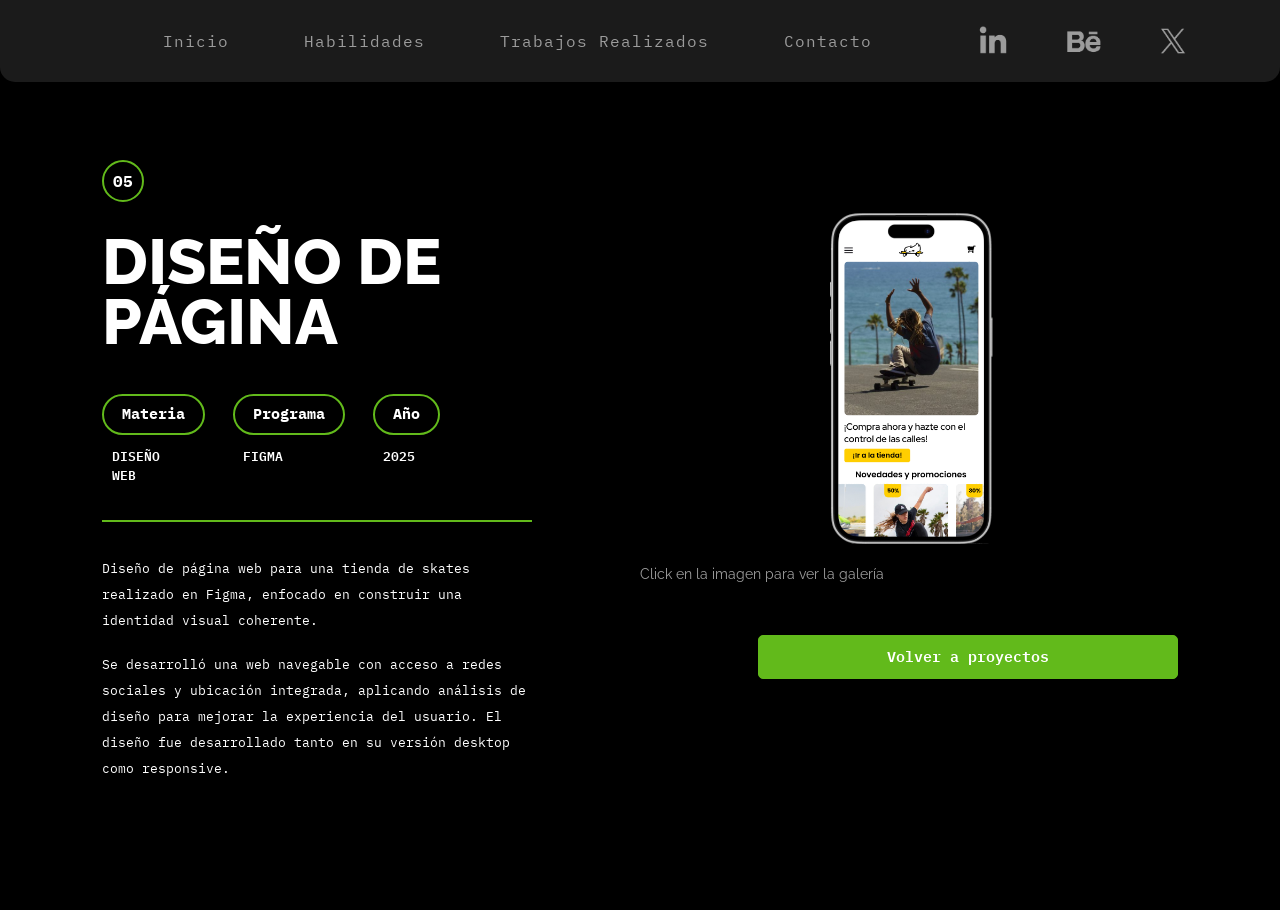
==== commit 034847b6: "Add files via upload Cambio de imagenes de .png a .avif.  Agregados de animación con keyframes de a" ====
--- a/aplicacion.html
+++ b/aplicacion.html
@@ -152,7 +152,7 @@
                             <!-- Figma -->
                             <div class="carousel-item">
                                 <iframe class="iframe-figma-modelado" width="100%" height="600"
-                                    data-src="https://embed.figma.com/proto/RRy0LffNWIy91ucavyPCIb/skateboard-web?scaling=scale-down&content-scaling=fixed&page-id=0%3A1&node-id=2-24&starting-point-node-id=2%3A24&embed-host=share"
+                                    data-src="https://embed.figma.com/proto/RRy0LffNWIy91ucavyPCIb/skateboard-web?node-id=2-24&p=f&scaling=scale-down&content-scaling=fixed&page-id=0%3A1&starting-point-node-id=2%3A24&embed-host=share"
                                     title="Frame de Figma Skateboard" allowfullscreen>
                                 </iframe>
                             </div>
--- a/style.css
+++ b/style.css
@@ -250,8 +250,30 @@
     height: 2px; /* (grosor de linea) */
     background-color: #1B1B1B;
     margin: 30px 0 30px;
-}
-
+    -webkit-animation: scale-up-hor-left 0.4s cubic-bezier(0.390, 0.575, 0.565, 1.000) both;
+    animation: scale-up-hor-left 0.4s cubic-bezier(0.390, 0.575, 0.565, 1.000) both;
+    
+}
+
+/* Animación línea SOBRE MI */
+
+ @keyframes scale-up-hor-left {
+    0% {
+      -webkit-transform: scaleX(0.2);
+              transform: scaleX(0.2);
+      -webkit-transform-origin: 0% 0%;
+              transform-origin: 0% 0%;
+              opacity: 0;
+    }
+    100% {
+      -webkit-transform: scaleX(1);
+              transform: scaleX(1);
+      -webkit-transform-origin: 0% 0%;
+              transform-origin: 0% 0%;
+              opacity: 1;
+    }
+  }
+  
 .descripción {
     font-family: "IBM Plex Mono", monospace;
     color: #1B1B1B;
@@ -763,6 +785,8 @@
     height: 2px;
     background-color: #62BA1B;
     margin: 34px 0 34px;
+    -webkit-animation: scale-up-hor-left 0.4s cubic-bezier(0.390, 0.575, 0.565, 1.000) both;
+    animation: scale-up-hor-left 0.4s cubic-bezier(0.390, 0.575, 0.565, 1.000) both;
 }
 
 .texto-proyecto p {
